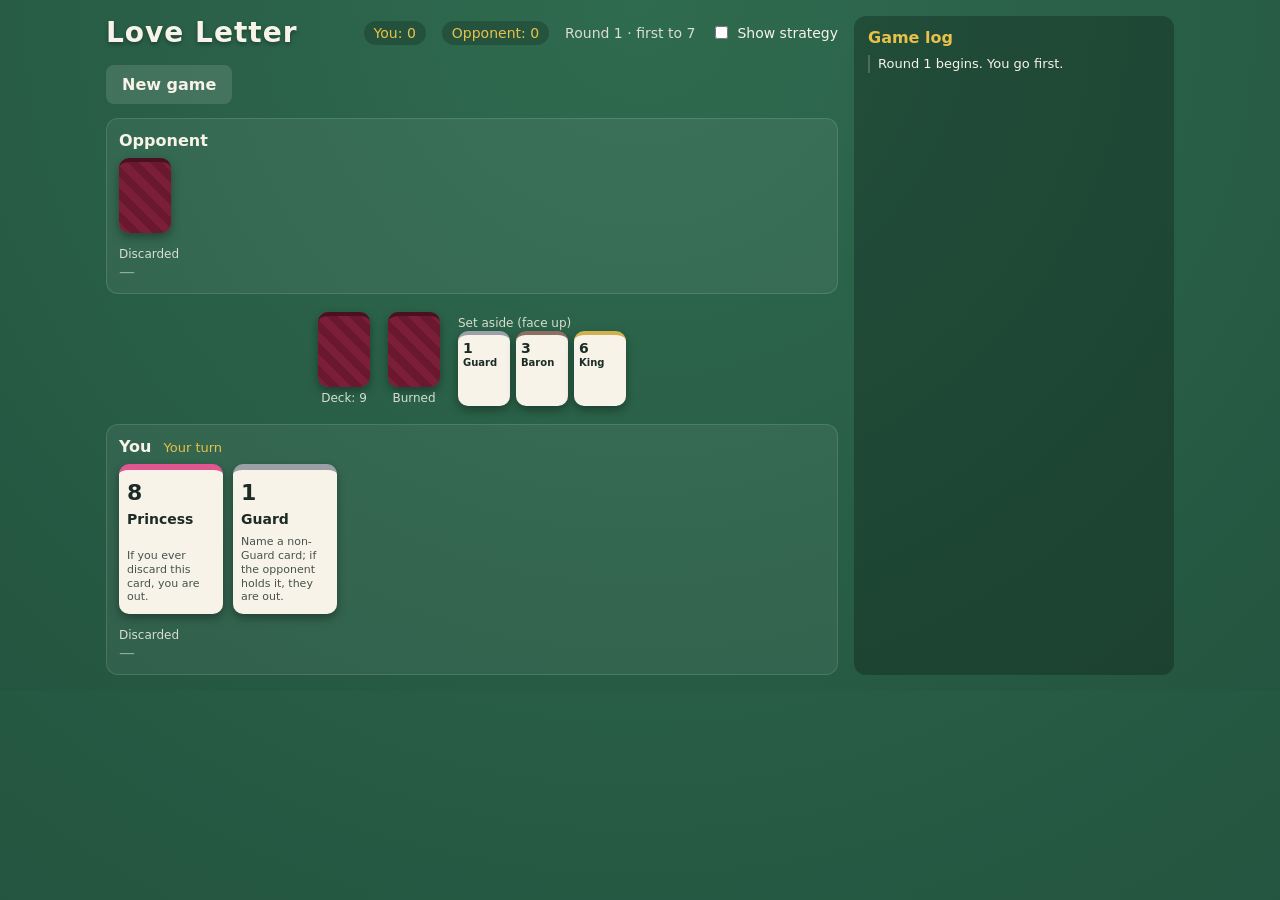
==== loveletter/index.html @ e5cef7af "add loveletter" ====
<!DOCTYPE html><html lang="en"><head><meta charSet="utf-8"/><meta name="viewport" content="width=device-width, initial-scale=1"/><link rel="stylesheet" href="/loveletter/_next/static/css/e32fcc0d17db2cd8.css" data-precedence="next"/><link rel="preload" as="script" fetchPriority="low" href="/loveletter/_next/static/chunks/webpack-79293483d35bbd9d.js"/><script src="/loveletter/_next/static/chunks/fd9d1056-95542c12c8153870.js" async=""></script><script src="/loveletter/_next/static/chunks/23-5751b0e3e2856630.js" async=""></script><script src="/loveletter/_next/static/chunks/main-app-f464a1126480c618.js" async=""></script><script src="/loveletter/_next/static/chunks/app/page-7c05788dbbe76541.js" async=""></script><title>Love Letter</title><meta name="description" content="Play Love Letter against a computer opponent."/><script src="/loveletter/_next/static/chunks/polyfills-78c92fac7aa8fdd8.js" noModule=""></script></head><body><main class="layout"><section class="board"><header class="header"><h1>Love Letter</h1><div class="scores"><span class="round">Dealing cards…</span></div></header></section></main><script src="/loveletter/_next/static/chunks/webpack-79293483d35bbd9d.js" async=""></script><script>(self.__next_f=self.__next_f||[]).push([0]);self.__next_f.push([2,null])</script><script>self.__next_f.push([1,"1:HL[\"/loveletter/_next/static/css/e32fcc0d17db2cd8.css\",\"style\"]\n"])</script><script>self.__next_f.push([1,"2:I[5751,[],\"\"]\n4:I[661,[\"931\",\"static/chunks/app/page-7c05788dbbe76541.js\"],\"default\"]\n5:I[9275,[],\"\"]\n6:I[1343,[],\"\"]\n8:I[6130,[],\"\"]\n9:[]\n0:[[[\"$\",\"link\",\"0\",{\"rel\":\"stylesheet\",\"href\":\"/loveletter/_next/static/css/e32fcc0d17db2cd8.css\",\"precedence\":\"next\",\"crossOrigin\":\"$undefined\"}]],[\"$\",\"$L2\",null,{\"buildId\":\"8soazf5XcYz2FuiehgBy9\",\"assetPrefix\":\"/loveletter\",\"initialCanonicalUrl\":\"/\",\"initialTree\":[\"\",{\"children\":[\"__PAGE__\",{}]},\"$undefined\",\"$undefined\",true],\"initialSeedData\":[\"\",{\"children\":[\"__PAGE__\",{},[[\"$L3\",[\"$\",\"$L4\",null,{}]],null],null]},[[\"$\",\"html\",null,{\"lang\":\"en\",\"children\":[\"$\",\"body\",null,{\"children\":[\"$\",\"$L5\",null,{\"parallelRouterKey\":\"children\",\"segmentPath\":[\"children\"],\"error\":\"$undefined\",\"errorStyles\":\"$undefined\",\"errorScripts\":\"$undefined\",\"template\":[\"$\",\"$L6\",null,{}],\"templateStyles\":\"$undefined\",\"templateScripts\":\"$undefined\",\"notFound\":[[\"$\",\"title\",null,{\"children\":\"404: This page could not be found.\"}],[\"$\",\"div\",null,{\"style\":{\"fontFamily\":\"system-ui,\\\"Segoe UI\\\",Roboto,Helvetica,Arial,sans-serif,\\\"Apple Color Emoji\\\",\\\"Segoe UI Emoji\\\"\",\"height\":\"100vh\",\"textAlign\":\"center\",\"display\":\"flex\",\"flexDirection\":\"column\",\"alignItems\":\"center\",\"justifyContent\":\"center\"},\"children\":[\"$\",\"div\",null,{\"children\":[[\"$\",\"style\",null,{\"dangerouslySetInnerHTML\":{\"__html\":\"body{color:#000;background:#fff;margin:0}.next-error-h1{border-right:1px solid rgba(0,0,0,.3)}@media (prefers-color-scheme:dark){body{color:#fff;background:#000}.next-error-h1{border-right:1px solid rgba(255,255,255,.3)}}\"}}],[\"$\",\"h1\",null,{\"className\":\"next-error-h1\",\"style\":{\"display\":\"inline-block\",\"margin\":\"0 20px 0 0\",\"padding\":\"0 23px 0 0\",\"fontSize\":24,\"fontWeight\":500,\"verticalAlign\":\"top\",\"lineHeight\":\"49px\"},\"children\":\"404\"}],[\"$\",\"div\",null,{\"style\":{\"display\":\"inline-block\"},\"children\":[\"$\",\"h2\",null,{\"style\":{\"fontSize\":14,\"fontWeight\":400,\"lineHeight\":\"49px\",\"margin\":0},\"children\":\"This page could not be found.\"}]}]]}]}]],\"notFoundStyles\":[],\"styles\":null}]}]}],null],null],\"couldBeIntercepted\":false"])</script><script>self.__next_f.push([1,",\"initialHead\":[null,\"$L7\"],\"globalErrorComponent\":\"$8\",\"missingSlots\":\"$W9\"}]]\n"])</script><script>self.__next_f.push([1,"7:[[\"$\",\"meta\",\"0\",{\"name\":\"viewport\",\"content\":\"width=device-width, initial-scale=1\"}],[\"$\",\"meta\",\"1\",{\"charSet\":\"utf-8\"}],[\"$\",\"title\",\"2\",{\"children\":\"Love Letter\"}],[\"$\",\"meta\",\"3\",{\"name\":\"description\",\"content\":\"Play Love Letter against a computer opponent.\"}]]\n3:null\n"])</script></body></html>
---- loveletter/_next/static/css/e32fcc0d17db2cd8.css ----
:root{--felt:#2f6b4f;--felt-dark:#245540;--ink:#1c2b25;--paper:#f7f3e9;--gold:#e8c14a;--shadow:rgba(0,0,0,.35)}*{box-sizing:border-box}body,html{margin:0;padding:0;min-height:100%;font-family:ui-sans-serif,system-ui,-apple-system,Segoe UI,Roboto,Helvetica,Arial,sans-serif;color:var(--ink);background:radial-gradient(circle at 50% 0,var(--felt) 0,var(--felt-dark) 100%)}.layout{display:grid;grid-template-columns:minmax(0,1fr) 320px;grid-gap:16px;gap:16px;max-width:1100px;margin:0 auto;padding:16px}@media (max-width:860px){.layout{grid-template-columns:1fr}}.header{display:flex;align-items:center;gap:16px;flex-wrap:wrap;color:var(--paper)}.header h1{margin:0;font-size:28px;letter-spacing:1px;text-shadow:0 2px 4px var(--shadow)}.scores{display:flex;gap:16px;flex-wrap:wrap;margin-left:auto;font-size:14px}.score{background:rgba(0,0,0,.2);padding:4px 10px;border-radius:999px;color:var(--gold)}.round{opacity:.85;align-self:center}.toggle{display:flex;align-items:center;gap:6px;font-size:14px;color:var(--paper);cursor:pointer;-webkit-user-select:none;-moz-user-select:none;user-select:none}.toggle input{cursor:pointer;accent-color:var(--gold)}.board{display:flex;flex-direction:column;gap:14px}.strip{background:hsla(0,0%,100%,.06);border:1px solid hsla(0,0%,100%,.12);border-radius:12px;padding:12px;color:var(--paper)}.strip--out{opacity:.55}.strip__info{display:flex;align-items:baseline;gap:12px;margin-bottom:8px}.strip__label{font-weight:700;font-size:16px}.strip__status{font-size:13px;color:var(--gold)}.hand{display:flex;gap:10px}.hand--mine{min-height:150px;align-items:flex-start}.hand__slot{display:flex;flex-direction:column;align-items:center;gap:5px}.moveprob{font-size:14px;font-weight:700;color:var(--paper);opacity:.8;font-feature-settings:"tnum";font-variant-numeric:tabular-nums}.moveprob--best{color:var(--gold);opacity:1}.center{display:flex;align-items:flex-start;gap:18px;flex-wrap:wrap;justify-content:center;color:var(--paper);padding:4px 0}.pile{display:flex;flex-direction:column;align-items:center;gap:4px}.pile__label{font-size:12px;opacity:.85}.discard__cards,.setaside__cards{display:flex;gap:6px;flex-wrap:wrap}.discard{margin-top:10px}.muted{opacity:.5}.card{position:relative;width:104px;height:150px;border-radius:10px;border:none;padding:10px 8px;text-align:left;background:var(--paper);color:var(--ink);box-shadow:0 4px 10px var(--shadow);display:flex;flex-direction:column;gap:6px;font:inherit;cursor:default;border-top:6px solid var(--gold)}.card--small{width:52px;height:75px;padding:5px;border-top-width:4px;gap:2px}.card__value{font-size:22px;font-weight:800}.card--small .card__value,.card__name{font-size:14px}.card__name{font-weight:700}.card--small .card__name{font-size:10px;line-height:1.05;overflow-wrap:break-word}.card__effect{font-size:11px;line-height:1.25;opacity:.8;margin-top:auto}.card--back{background:repeating-linear-gradient(45deg,#7b1e3a,#7b1e3a 8px,#6a1730 0,#6a1730 16px);border-top:6px solid #4a0f20}.card--small.card--back{border-top-width:4px}.card--guard{border-top-color:#9aa0a6}.card--priest{border-top-color:#4f8fd0}.card--baron{border-top-color:#8d6e63}.card--handmaid{border-top-color:#51b37f}.card--prince{border-top-color:#d08a4f}.card--king{border-top-color:#d0b04f}.card--countess{border-top-color:#b84fd0}.card--princess{border-top-color:#e0578f}.card--selectable{cursor:pointer;transition:transform .12s ease,box-shadow .12s ease}.card--selectable:hover{transform:translateY(-8px);box-shadow:0 10px 18px var(--shadow)}.card--selected{outline:3px solid var(--gold)}.card--disabled{opacity:.45;cursor:not-allowed}.prompt{background:var(--paper);border-radius:12px;padding:14px;box-shadow:0 8px 20px var(--shadow)}.prompt p{margin:0 0 10px;font-weight:600}.prompt__choices{display:flex;flex-wrap:wrap;gap:8px;margin-bottom:10px}.choice{background:var(--felt);color:var(--paper);border:none;border-radius:8px;padding:8px 12px;font:inherit;cursor:pointer}.choice:hover{background:var(--felt-dark)}.choice--withprob{display:flex;flex-direction:column;align-items:center;gap:2px}.choice__prob{font-size:12px;opacity:.85;font-feature-settings:"tnum";font-variant-numeric:tabular-nums}.choice__prob--best{color:var(--gold);font-weight:700;opacity:1}.btn{background:var(--gold);color:var(--ink);border:none;border-radius:8px;padding:10px 16px;font:inherit;font-weight:700;cursor:pointer}.btn:hover{filter:brightness(1.05)}.btn--ghost{background:hsla(0,0%,100%,.12);color:var(--paper)}.overlay{position:fixed;inset:0;background:rgba(0,0,0,.55);display:flex;align-items:center;justify-content:center;padding:16px;z-index:10}.modal{background:var(--paper);border-radius:16px;padding:24px;max-width:460px;text-align:center;box-shadow:0 16px 40px var(--shadow)}.modal h2{margin:0 0 8px}.modal__reason{margin:0 0 12px;opacity:.8}.modal__hands{font-size:14px;background:rgba(0,0,0,.05);border-radius:8px;padding:8px;margin:0 0 16px}.modal__buttons{display:flex;justify-content:center;gap:10px}.toast{position:fixed;top:18px;left:50%;z-index:20;max-width:min(80vw,460px);padding:11px 20px;border-radius:999px;background:rgba(20,30,25,.92);color:var(--paper);font-weight:600;font-size:15px;text-align:center;box-shadow:0 8px 22px var(--shadow);border-left:5px solid var(--gold);pointer-events:none;animation:toast-in-out 2.6s ease forwards}.toast--good{border-left-color:#51b37f}.toast--bad{border-left-color:#e0578f}.toast--info{border-left-color:var(--gold)}@keyframes toast-in-out{0%{opacity:0;transform:translate(-50%,-14px)}8%{opacity:1;transform:translate(-50%)}85%{opacity:1;transform:translate(-50%)}to{opacity:0;transform:translate(-50%,-8px)}}.log{background:rgba(0,0,0,.25);border-radius:12px;padding:12px 14px;color:var(--paper);max-height:80vh;overflow:auto}.log h2{margin:0 0 8px;font-size:16px;color:var(--gold)}.log ol{list-style:none;margin:0;padding:0;display:flex;flex-direction:column;gap:6px;font-size:13px;line-height:1.35}.log li{border-left:2px solid hsla(0,0%,100%,.18);padding-left:8px}.log--private{border-left-color:var(--gold);color:var(--gold)}
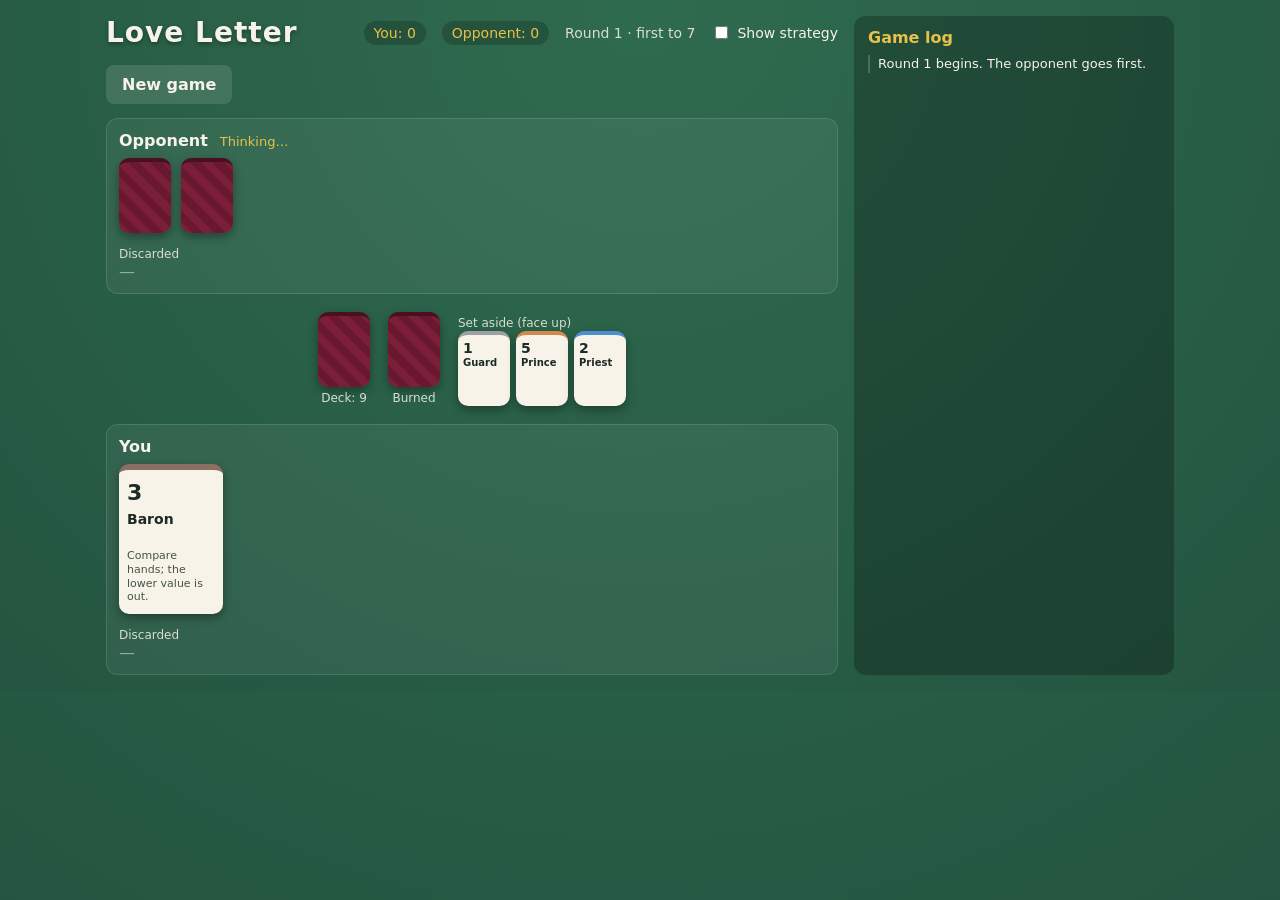
==== commit c9d74472: "update love letter" ====
--- a/loveletter/index.html
+++ b/loveletter/index.html
@@ -1 +1 @@
-<!DOCTYPE html><html lang="en"><head><meta charSet="utf-8"/><meta name="viewport" content="width=device-width, initial-scale=1"/><link rel="stylesheet" href="/loveletter/_next/static/css/e32fcc0d17db2cd8.css" data-precedence="next"/><link rel="preload" as="script" fetchPriority="low" href="/loveletter/_next/static/chunks/webpack-79293483d35bbd9d.js"/><script src="/loveletter/_next/static/chunks/fd9d1056-95542c12c8153870.js" async=""></script><script src="/loveletter/_next/static/chunks/23-5751b0e3e2856630.js" async=""></script><script src="/loveletter/_next/static/chunks/main-app-f464a1126480c618.js" async=""></script><script src="/loveletter/_next/static/chunks/app/page-7c05788dbbe76541.js" async=""></script><title>Love Letter</title><meta name="description" content="Play Love Letter against a computer opponent."/><script src="/loveletter/_next/static/chunks/polyfills-78c92fac7aa8fdd8.js" noModule=""></script></head><body><main class="layout"><section class="board"><header class="header"><h1>Love Letter</h1><div class="scores"><span class="round">Dealing cards…</span></div></header></section></main><script src="/loveletter/_next/static/chunks/webpack-79293483d35bbd9d.js" async=""></script><script>(self.__next_f=self.__next_f||[]).push([0]);self.__next_f.push([2,null])</script><script>self.__next_f.push([1,"1:HL[\"/loveletter/_next/static/css/e32fcc0d17db2cd8.css\",\"style\"]\n"])</script><script>self.__next_f.push([1,"2:I[5751,[],\"\"]\n4:I[661,[\"931\",\"static/chunks/app/page-7c05788dbbe76541.js\"],\"default\"]\n5:I[9275,[],\"\"]\n6:I[1343,[],\"\"]\n8:I[6130,[],\"\"]\n9:[]\n0:[[[\"$\",\"link\",\"0\",{\"rel\":\"stylesheet\",\"href\":\"/loveletter/_next/static/css/e32fcc0d17db2cd8.css\",\"precedence\":\"next\",\"crossOrigin\":\"$undefined\"}]],[\"$\",\"$L2\",null,{\"buildId\":\"8soazf5XcYz2FuiehgBy9\",\"assetPrefix\":\"/loveletter\",\"initialCanonicalUrl\":\"/\",\"initialTree\":[\"\",{\"children\":[\"__PAGE__\",{}]},\"$undefined\",\"$undefined\",true],\"initialSeedData\":[\"\",{\"children\":[\"__PAGE__\",{},[[\"$L3\",[\"$\",\"$L4\",null,{}]],null],null]},[[\"$\",\"html\",null,{\"lang\":\"en\",\"children\":[\"$\",\"body\",null,{\"children\":[\"$\",\"$L5\",null,{\"parallelRouterKey\":\"children\",\"segmentPath\":[\"children\"],\"error\":\"$undefined\",\"errorStyles\":\"$undefined\",\"errorScripts\":\"$undefined\",\"template\":[\"$\",\"$L6\",null,{}],\"templateStyles\":\"$undefined\",\"templateScripts\":\"$undefined\",\"notFound\":[[\"$\",\"title\",null,{\"children\":\"404: This page could not be found.\"}],[\"$\",\"div\",null,{\"style\":{\"fontFamily\":\"system-ui,\\\"Segoe UI\\\",Roboto,Helvetica,Arial,sans-serif,\\\"Apple Color Emoji\\\",\\\"Segoe UI Emoji\\\"\",\"height\":\"100vh\",\"textAlign\":\"center\",\"display\":\"flex\",\"flexDirection\":\"column\",\"alignItems\":\"center\",\"justifyContent\":\"center\"},\"children\":[\"$\",\"div\",null,{\"children\":[[\"$\",\"style\",null,{\"dangerouslySetInnerHTML\":{\"__html\":\"body{color:#000;background:#fff;margin:0}.next-error-h1{border-right:1px solid rgba(0,0,0,.3)}@media (prefers-color-scheme:dark){body{color:#fff;background:#000}.next-error-h1{border-right:1px solid rgba(255,255,255,.3)}}\"}}],[\"$\",\"h1\",null,{\"className\":\"next-error-h1\",\"style\":{\"display\":\"inline-block\",\"margin\":\"0 20px 0 0\",\"padding\":\"0 23px 0 0\",\"fontSize\":24,\"fontWeight\":500,\"verticalAlign\":\"top\",\"lineHeight\":\"49px\"},\"children\":\"404\"}],[\"$\",\"div\",null,{\"style\":{\"display\":\"inline-block\"},\"children\":[\"$\",\"h2\",null,{\"style\":{\"fontSize\":14,\"fontWeight\":400,\"lineHeight\":\"49px\",\"margin\":0},\"children\":\"This page could not be found.\"}]}]]}]}]],\"notFoundStyles\":[],\"styles\":null}]}]}],null],null],\"couldBeIntercepted\":false"])</script><script>self.__next_f.push([1,",\"initialHead\":[null,\"$L7\"],\"globalErrorComponent\":\"$8\",\"missingSlots\":\"$W9\"}]]\n"])</script><script>self.__next_f.push([1,"7:[[\"$\",\"meta\",\"0\",{\"name\":\"viewport\",\"content\":\"width=device-width, initial-scale=1\"}],[\"$\",\"meta\",\"1\",{\"charSet\":\"utf-8\"}],[\"$\",\"title\",\"2\",{\"children\":\"Love Letter\"}],[\"$\",\"meta\",\"3\",{\"name\":\"description\",\"content\":\"Play Love Letter against a computer opponent.\"}]]\n3:null\n"])</script></body></html>+<!DOCTYPE html><html lang="en"><head><meta charSet="utf-8"/><meta name="viewport" content="width=device-width, initial-scale=1"/><link rel="stylesheet" href="/loveletter/_next/static/css/e32fcc0d17db2cd8.css" data-precedence="next"/><link rel="preload" as="script" fetchPriority="low" href="/loveletter/_next/static/chunks/webpack-79293483d35bbd9d.js"/><script src="/loveletter/_next/static/chunks/fd9d1056-95542c12c8153870.js" async=""></script><script src="/loveletter/_next/static/chunks/23-5751b0e3e2856630.js" async=""></script><script src="/loveletter/_next/static/chunks/main-app-f464a1126480c618.js" async=""></script><script src="/loveletter/_next/static/chunks/app/page-6de2d2efa5b1ab01.js" async=""></script><title>Love Letter</title><meta name="description" content="Play Love Letter against a computer opponent."/><script src="/loveletter/_next/static/chunks/polyfills-78c92fac7aa8fdd8.js" noModule=""></script></head><body><main class="layout"><section class="board"><header class="header"><h1>Love Letter</h1><div class="scores"><span class="round">Dealing cards…</span></div></header></section></main><script src="/loveletter/_next/static/chunks/webpack-79293483d35bbd9d.js" async=""></script><script>(self.__next_f=self.__next_f||[]).push([0]);self.__next_f.push([2,null])</script><script>self.__next_f.push([1,"1:HL[\"/loveletter/_next/static/css/e32fcc0d17db2cd8.css\",\"style\"]\n"])</script><script>self.__next_f.push([1,"2:I[5751,[],\"\"]\n4:I[661,[\"931\",\"static/chunks/app/page-6de2d2efa5b1ab01.js\"],\"default\"]\n5:I[9275,[],\"\"]\n6:I[1343,[],\"\"]\n8:I[6130,[],\"\"]\n9:[]\n0:[[[\"$\",\"link\",\"0\",{\"rel\":\"stylesheet\",\"href\":\"/loveletter/_next/static/css/e32fcc0d17db2cd8.css\",\"precedence\":\"next\",\"crossOrigin\":\"$undefined\"}]],[\"$\",\"$L2\",null,{\"buildId\":\"rgDI9wOChesFyu2dTCN46\",\"assetPrefix\":\"/loveletter\",\"initialCanonicalUrl\":\"/\",\"initialTree\":[\"\",{\"children\":[\"__PAGE__\",{}]},\"$undefined\",\"$undefined\",true],\"initialSeedData\":[\"\",{\"children\":[\"__PAGE__\",{},[[\"$L3\",[\"$\",\"$L4\",null,{}]],null],null]},[[\"$\",\"html\",null,{\"lang\":\"en\",\"children\":[\"$\",\"body\",null,{\"children\":[\"$\",\"$L5\",null,{\"parallelRouterKey\":\"children\",\"segmentPath\":[\"children\"],\"error\":\"$undefined\",\"errorStyles\":\"$undefined\",\"errorScripts\":\"$undefined\",\"template\":[\"$\",\"$L6\",null,{}],\"templateStyles\":\"$undefined\",\"templateScripts\":\"$undefined\",\"notFound\":[[\"$\",\"title\",null,{\"children\":\"404: This page could not be found.\"}],[\"$\",\"div\",null,{\"style\":{\"fontFamily\":\"system-ui,\\\"Segoe UI\\\",Roboto,Helvetica,Arial,sans-serif,\\\"Apple Color Emoji\\\",\\\"Segoe UI Emoji\\\"\",\"height\":\"100vh\",\"textAlign\":\"center\",\"display\":\"flex\",\"flexDirection\":\"column\",\"alignItems\":\"center\",\"justifyContent\":\"center\"},\"children\":[\"$\",\"div\",null,{\"children\":[[\"$\",\"style\",null,{\"dangerouslySetInnerHTML\":{\"__html\":\"body{color:#000;background:#fff;margin:0}.next-error-h1{border-right:1px solid rgba(0,0,0,.3)}@media (prefers-color-scheme:dark){body{color:#fff;background:#000}.next-error-h1{border-right:1px solid rgba(255,255,255,.3)}}\"}}],[\"$\",\"h1\",null,{\"className\":\"next-error-h1\",\"style\":{\"display\":\"inline-block\",\"margin\":\"0 20px 0 0\",\"padding\":\"0 23px 0 0\",\"fontSize\":24,\"fontWeight\":500,\"verticalAlign\":\"top\",\"lineHeight\":\"49px\"},\"children\":\"404\"}],[\"$\",\"div\",null,{\"style\":{\"display\":\"inline-block\"},\"children\":[\"$\",\"h2\",null,{\"style\":{\"fontSize\":14,\"fontWeight\":400,\"lineHeight\":\"49px\",\"margin\":0},\"children\":\"This page could not be found.\"}]}]]}]}]],\"notFoundStyles\":[],\"styles\":null}]}]}],null],null],\"couldBeIntercepted\":false"])</script><script>self.__next_f.push([1,",\"initialHead\":[null,\"$L7\"],\"globalErrorComponent\":\"$8\",\"missingSlots\":\"$W9\"}]]\n"])</script><script>self.__next_f.push([1,"7:[[\"$\",\"meta\",\"0\",{\"name\":\"viewport\",\"content\":\"width=device-width, initial-scale=1\"}],[\"$\",\"meta\",\"1\",{\"charSet\":\"utf-8\"}],[\"$\",\"title\",\"2\",{\"children\":\"Love Letter\"}],[\"$\",\"meta\",\"3\",{\"name\":\"description\",\"content\":\"Play Love Letter against a computer opponent.\"}]]\n3:null\n"])</script></body></html>
